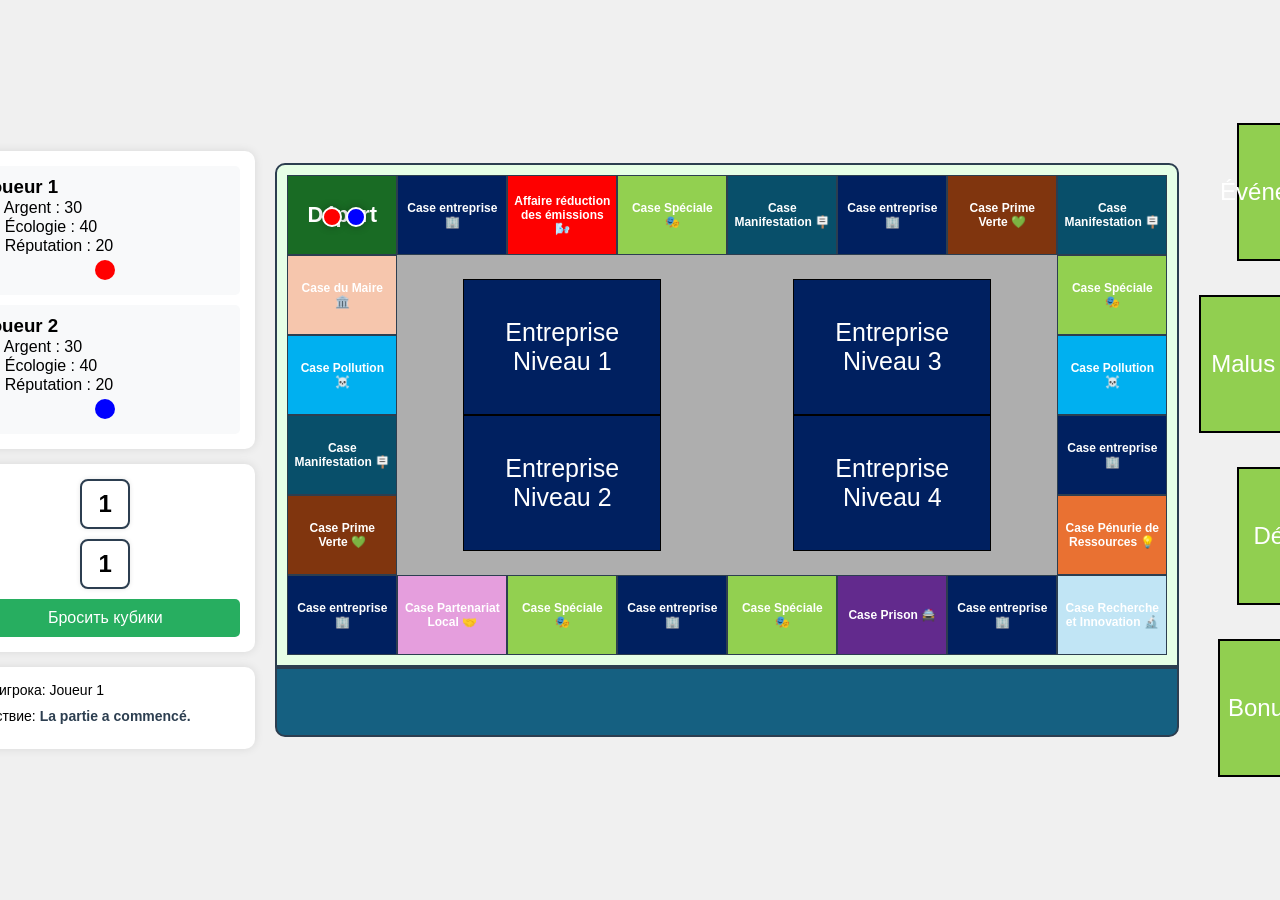
==== game.html @ 11257822 "Start moving game" ====
<!DOCTYPE html>
<html lang="fr">
<head>
    <meta charset="UTF-8">
    <meta name="viewport" content="width=device-width, initial-scale=1.0">
    <link type="image/png" rel="icon" href="img/favicon.png">
    <title>Éco-Challenge - Jeux</title>
    <link rel="stylesheet" href="css/game.css">
</head>
<body>
<div class="main-container">
    <div class="game-info">
        <div class="players-panel" id="playersPanel">
            <!-- Игроки будут добавлены через JavaScript -->
        </div>

        <div class="dice-panel">
            <div class="dice" id="dice1">1</div>
            <div class="dice" id="dice2">1</div>
            <button id="rollDice">Бросить кубики</button>
        </div>
        <div class="status-panel">
            <p>Ход игрока: <span id="currentPlayer">Игрок 1</span></p>
            <p>Действие: <span id="lastAction">Игра началась</span></p>
        </div>
    </div>

    <div class="board-container">
        <div class="board">
            <div class="board-row top">
                <div class="cell green" id="cell-0">Départ</div>
                <div class="cell dark-blue" id="cell-1">Case entreprise 🏢</div>
                <div class="cell red" id="cell-2">Affaire réduction des émissions 🌬️</div>
                <div class="cell light-green" id="cell-3">Case Spéciale 🎭</div>
                <div class="cell light-blue" id="cell-4">Case Manifestation 🪧</div>
                <div class="cell dark-blue" id="cell-5">Case entreprise 🏢</div>
                <div class="cell brown" id="cell-6">Case Prime Verte 💚</div>
                <div class="cell light-blue" id="cell-7">Case Manifestation 🪧</div>
            </div>

            <div class="board-middle">
                <div class="board-row left">
                    <div class="cell beige" id="cell-23">Case du Maire 🏛️</div>
                    <div class="cell blue-blue" id="cell-22">Case Pollution ☠️</div>
                    <div class="cell light-blue" id="cell-21">Case Manifestation 🪧️</div>
                    <div class="cell dark-orange" id="cell-20">Case Prime Verte 💚</div>
                </div>

                <div class="board-center">
                    <div class="cards-left cards-column">
                        <div class="cards-container">Entreprise Niveau 1</div>
                        <div class="cards-container">Entreprise Niveau 2</div>
                    </div>
                    <div class="cards-right cards-column">
                        <div class="cards-container">Entreprise Niveau 3</div>
                        <div class="cards-container">Entreprise Niveau 4</div>
                    </div>
                </div>

                <div class="board-row right">
                    <div class="cell light-green" id="cell-8">Case Spéciale 🎭</div>
                    <div class="cell blue-blue" id="cell-9">Case Pollution ☠️</div>
                    <div class="cell dark-blue" id="cell-10">Case entreprise 🏢</div>
                    <div class="cell orange" id="cell-11">Case Pénurie de Ressources 💡</div>
                </div>
            </div>

            <div class="board-row bottom">
                <div class="cell dark-blue" id="cell-19">Case entreprise 🏢</div>
                <div class="cell pink" id="cell-18">Case Partenariat Local 🤝</div>
                <div class="cell light-green" id="cell-17">Case Spéciale 🎭</div>
                <div class="cell dark-blue" id="cell-16">Case entreprise 🏢</div>
                <div class="cell light-green" id="cell-15">Case Spéciale 🎭</div>
                <div class="cell purple" id="cell-14">Case Prison 🚔</div>
                <div class="cell dark-blue" id="cell-13">Case entreprise 🏢</div>
                <div class="cell white-blue" id="cell-12">Case Recherche et Innovation 🔬</div>
            </div>
        </div>
        <div class="title-label"></div>
    </div>

    <div class="special-cards">
        <div class="special-cards-container" id="card-event" style="align-self: flex-end;">
            Événement
        </div>
        <div class="special-cards-container" id="card-malus" style="align-self: flex-start;">
            Malus
        </div>
        <div class="special-cards-container" id="card-defis" style="align-self: flex-end;">
            Défis
        </div>
        <div class="special-cards-container" id="card-bonus" style="align-self: center;">
            Bonus
        </div>
    </div>
</div>

<!-- Модальное окно для информации о клетке -->
<div id="modal" class="modal">
    <div class="modal-content">
        <span class="close">&times;</span>
        <h2 id="modal-title">Информация о клетке</h2>
        <p id="modal-description"></p>
    </div>
</div>

<!-- Модальное окно результатов хода -->
<div id="turnModal" class="turn-modal">
    <div class="turn-modal-content">
        <h2 id="turnPlayerName" style="font-size: 36px; margin-bottom: 30px;">Ход игрока</h2>
        <div class="dice-result">
            <div class="big-dice" id="turnDice1">1</div>
            <div class="big-dice" id="turnDice2">1</div>
        </div>
        <div class="turn-result" id="turnResult">
            Вы переместились на клетку: <span id="turnCell"></span>
        </div>
        <div class="money-change" id="turnMoneyChange"></div>
        <button class="continue-button" id="continueTurn">Продолжить</button>
    </div>
</div>

<script src="js/game.js"></script>
</body>
</html>
---- css/game.css ----
* {
    margin: 0;
    padding: 0;
    box-sizing: border-box;
}

body {
    min-height: 100vh;
    background-color: #f0f0f0;
    background-image: url(img/bg.png);
    background-repeat: no-repeat;
    background-position: center;
    background-size: cover;
    font-family: Arial, sans-serif;
    display: flex;
    justify-content: center;
    align-items: center;
}

.main-container {
    display: flex;
    gap: 20px;
    width: 100%;
    height: 100vh;
    padding: 20px;
    flex-direction: row;
    justify-content: center;
    align-items: center;
}

.game-info {
    width: 300px;
    flex-shrink: 0;
}

.players-panel {
    background-color: white;
    border-radius: 10px;
    padding: 15px;
    margin-bottom: 15px;
    box-shadow: 0 0 10px rgba(0, 0, 0, 0.1);
}

.player {
    padding: 10px;
    margin-bottom: 10px;
    background-color: #f8f9fa;
    border-radius: 5px;
}

.player:last-child {
    margin-bottom: 0;
}

.player-token {
    width: 20px;
    height: 20px;
    border-radius: 50%;
    margin: 5px auto;
}

.dice-panel {
    background-color: white;
    border-radius: 10px;
    padding: 15px;
    margin-bottom: 15px;
    box-shadow: 0 0 10px rgba(0, 0, 0, 0.1);
    display: flex;
    flex-direction: column;
    align-items: center;
    gap: 10px;
}

.dice {
    width: 50px;
    height: 50px;
    background-color: white;
    border: 2px solid #2c3e50;
    border-radius: 8px;
    display: flex;
    justify-content: center;
    align-items: center;
    font-size: 24px;
    font-weight: bold;
    margin: 0 5px;
    box-shadow: 0 0 5px rgba(0, 0, 0, 0.1);
}

#rollDice {
    width: 100%;
    padding: 10px;
    background-color: #27ae60;
    color: white;
    border: none;
    border-radius: 5px;
    cursor: pointer;
    font-size: 16px;
    transition: background-color 0.3s;
}

#rollDice:hover {
    background-color: #219a52;
}

#rollDice:disabled {
    background-color: #95a5a6;
    cursor: not-allowed;
}

.status-panel {
    background-color: white;
    border-radius: 10px;
    padding: 15px;
    box-shadow: 0 0 10px rgba(0, 0, 0, 0.1);
}

.status-panel p {
    margin-bottom: 10px;
    font-size: 14px;
}

#lastAction {
    font-weight: bold;
    color: #2c3e50;
}

.board-container {
    display: flex;
    flex-direction: column;
}

.title-label {
    background-image: url(img/title.png);
    height: 70px;
    background-position: center;
    background-repeat: no-repeat;
    background-size: contain;
    background-color: #156081;
    border: 2px solid #2c3e50;
    border-radius: 0 0 10px 10px;
}

.board {
    flex-grow: 0;
    height: 55%;
    background-color: #e6ffe6;
    border: 2px solid #2c3e50;
    border-radius: 10px 10px 0 0;
    padding: 10px;
    display: flex;
    flex-direction: column;
    justify-content: space-between;
    position: relative;
    overflow: hidden;
}

.board-row {
    display: flex;
    height: 80px;
}

.board-middle {
    display: flex;
    flex-grow: 1;
}

.board-row.left, .board-row.right {
    flex-direction: column;
    width: 110px;
    height: auto;
    display: flex;
    justify-content: space-evenly;


}

.board-center {
    flex-grow: 1;
    display: flex;
    justify-content: space-around;
    align-items: center;
    background-color: #AEAEAE;
}

.cards-column {
    width: 30%;
    height: 85%;
    background-color: #92D050;
    display: flex;
    flex-direction: column
}

.cards-container {
    background-color: #002060;
    color: white;
    font-size: 25px;
    text-align: center;
    flex-grow: 1;
    display: flex;
    align-items: center;
    border: 1px solid black;
    font-weight: 500;
}

.cell {
    width: 110px;
    height: 80px;
    border: 1px solid #2c3e50;
    background-color: white;
    display: flex;
    justify-content: center;
    align-items: center;
    text-align: center;
    padding: 5px;
    font-size: 12px;
    position: relative;
    transition: background-color 0.3s;
    color: white;
    font-weight: 700;
}

.cell[id^="cell-"] {
    cursor: help;
}

.player-piece {
    width: 20px;
    height: 20px;
    border-radius: 50%;
    position: absolute;
    z-index: 10;
    border: 2px solid white;
    box-shadow: 0 0 8px rgba(0, 0, 0, 0.3);
    transition: all 0.3s ease-in-out;
    cursor: pointer;
}

.player-piece:hover {
    transform: scale(1.2);
    box-shadow: 0 0 12px rgba(0, 0, 0, 0.5);
}

@media (max-width: 1000px) {
    .main-container {
        flex-direction: column;
    }

    .game-info {
        width: 100%;
        max-width: 600px;
        margin: 0 auto;
    }

    .board {
        max-width: 600px;
        margin: 0 auto;
    }
}

/* Стили для модального окна */
.modal {
    display: none;
    position: fixed;
    z-index: 100;
    left: 0;
    top: 0;
    width: 100%;
    height: 100%;
    background-color: rgba(0, 0, 0, 0.5);
}

.modal-content {
    background-color: #fefefe;
    margin: 15% auto;
    padding: 20px;
    border: 1px solid #888;
    width: 80%;
    max-width: 500px;
    border-radius: 10px;
    position: relative;
    animation: modalOpen 0.3s ease-out;
}

@keyframes modalOpen {
    from {
        opacity: 0;
        transform: translateY(-100px);
    }
    to {
        opacity: 1;
        transform: translateY(0);
    }
}

.close {
    color: #aaa;
    float: right;
    font-size: 28px;
    font-weight: bold;
    cursor: pointer;
    transition: color 0.3s;
}

.close:hover {
    color: #2c3e50;
}

#modal-title {
    color: #2c3e50;
    margin-bottom: 15px;
}

#modal-description {
    color: #34495e;
    line-height: 1.5;
}

/* Улучшение стилей ячеек */
.cell:hover {
    background-color: rgba(44, 62, 80, 0.1);
    cursor: pointer;
    color: black;
}

/* Стили для модального окна результатов хода */
.turn-modal {
    display: none;
    position: fixed;
    z-index: 1000;
    left: 0;
    top: 0;
    width: 100%;
    height: 100%;
    background-color: rgba(0, 0, 0, 0.8);
    animation: fadeIn 0.5s ease-out;
}

.turn-modal-content {
    background: linear-gradient(135deg, #27ae60, #2ecc71);
    color: white;
    margin: 5% auto;
    padding: 40px;
    width: 90%;
    max-width: 800px;
    border-radius: 20px;
    position: relative;
    text-align: center;
    box-shadow: 0 0 30px rgba(0, 0, 0, 0.3);
    animation: slideIn 0.5s ease-out;
}

.turn-result {
    font-size: 24px;
    margin-bottom: 20px;
}

.dice-result {
    display: flex;
    justify-content: center;
    gap: 20px;
    margin: 30px 0;
}

.big-dice {
    width: 80px;
    height: 80px;
    background-color: white;
    border-radius: 15px;
    display: flex;
    justify-content: center;
    align-items: center;
    font-size: 36px;
    font-weight: bold;
    color: #2c3e50;
    box-shadow: 0 0 15px rgba(0, 0, 0, 0.2);
}

.money-change {
    font-size: 32px;
    font-weight: bold;
    margin: 20px 0;
    text-shadow: 2px 2px 4px rgba(0, 0, 0, 0.3);
}

.positive-money {
    color: #2ecc71;
}

.negative-money {
    color: #e74c3c;
}

.continue-button {
    background-color: white;
    color: #27ae60;
    border: none;
    padding: 15px 40px;
    font-size: 20px;
    border-radius: 30px;
    cursor: pointer;
    margin-top: 20px;
    transition: all 0.3s ease;
    box-shadow: 0 5px 15px rgba(0, 0, 0, 0.2);
}

.continue-button:hover {
    transform: translateY(-2px);
    box-shadow: 0 7px 20px rgba(0, 0, 0, 0.3);
}

@keyframes fadeIn {
    from {
        opacity: 0;
    }
    to {
        opacity: 1;
    }
}

@keyframes slideIn {
    from {
        transform: translateY(-100px);
        opacity: 0;
    }
    to {
        transform: translateY(0);
        opacity: 1;
    }
}

.green {
    background-color: #196B24;
}

.dark-blue {
    background-color: #002060;
}

.red {
    background-color: #FE0000;
}

.light-green {
    background-color: #92D050;
}

.light-blue {
    background-color: #084F6A;
}

.brown {
    background-color: #80350E;
}

.blue-blue {
    background-color: #00B0F0;
}

.orange {
    background-color: #E97132;
}

.white-blue {
    background-color: #C1E5F5;
}

.purple {
    background-color: #622A8D;
}

.pink {
    background-color: #E59EDD;
}

.dark-orange {
    background-color: #80350E;
}

.beige {
    background-color: #F6C6AD;
}

#cell-0 {
    font-size: 22px;
}

.special-cards-container {
    background-color: #91CF50;
    border: 2px solid black;
    font-size: 24px;
    color: white;
    display: flex;
    justify-content: center;
    align-items: center;
    height: 20%;
    width: 70%;
}

.card-highlight {
    transform: scale(1.08);
    outline: 4px solid #ffffff;
    box-shadow: 0 0 35px 12px rgba(255,255,255,0.85);
    filter: brightness(1.25);
    transition: 0.15s;
}

.special-cards {
    width: 15%;
    height: 80%;
    display: flex;
    flex-direction: column;
    justify-content: space-around;
}
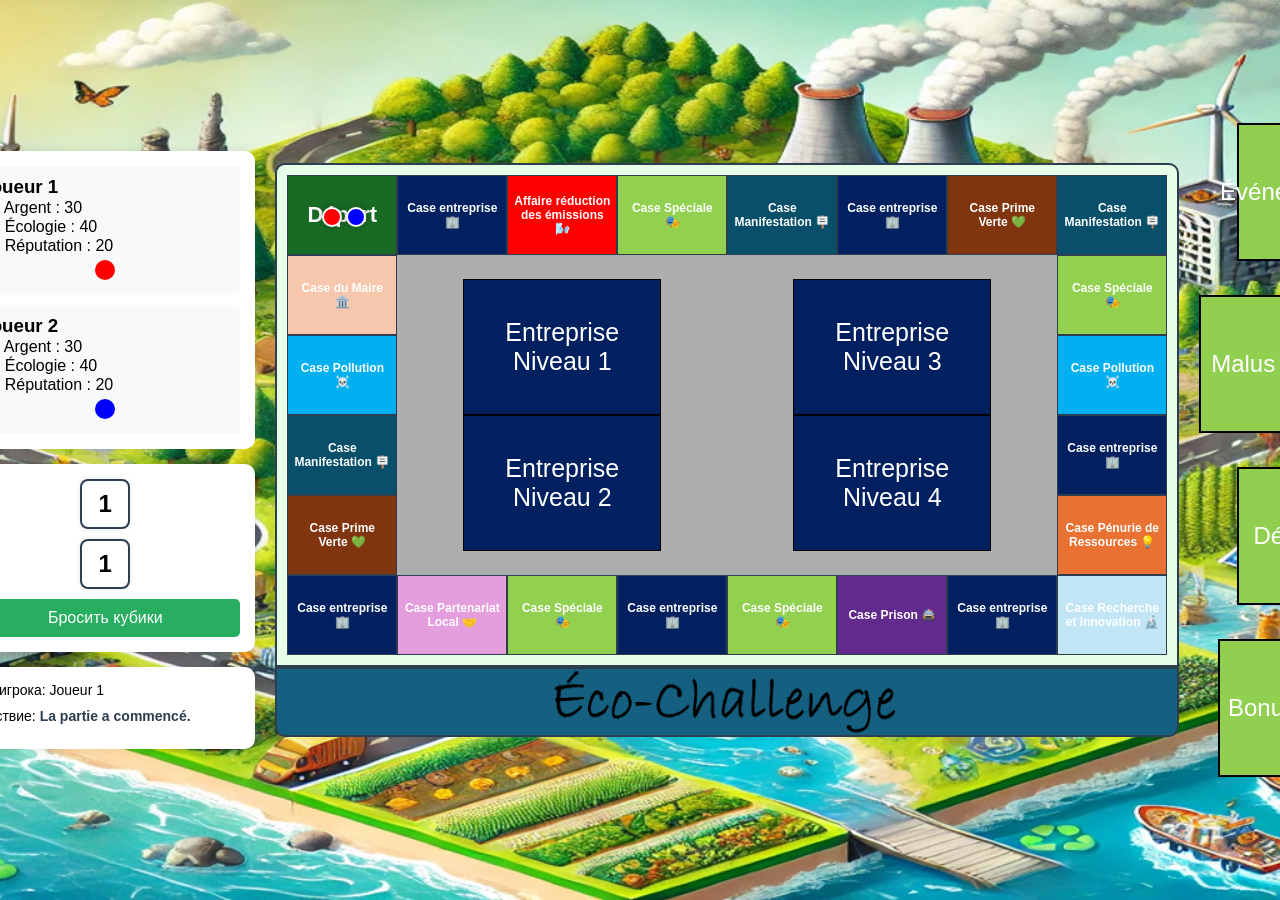
==== commit 8795159e: "Start game and game moving done" ====
--- a/game.html
+++ b/game.html
@@ -3,7 +3,7 @@
 <head>
     <meta charset="UTF-8">
     <meta name="viewport" content="width=device-width, initial-scale=1.0">
-    <link type="image/png" rel="icon" href="img/favicon.png">
+    <link type="image/png" rel="icon" href="assets/images/favicon.png">
     <title>Éco-Challenge - Jeux</title>
     <link rel="stylesheet" href="css/game.css">
 </head>
--- a/css/game.css
+++ b/css/game.css
@@ -7,7 +7,7 @@
 body {
     min-height: 100vh;
     background-color: #f0f0f0;
-    background-image: url(img/bg.png);
+    background-image: url(../assets/images/game/bg.png);
     background-repeat: no-repeat;
     background-position: center;
     background-size: cover;
@@ -130,7 +130,7 @@
 }
 
 .title-label {
-    background-image: url(img/title.png);
+    background-image: url(../assets/images/game/title.png);
     height: 70px;
     background-position: center;
     background-repeat: no-repeat;
